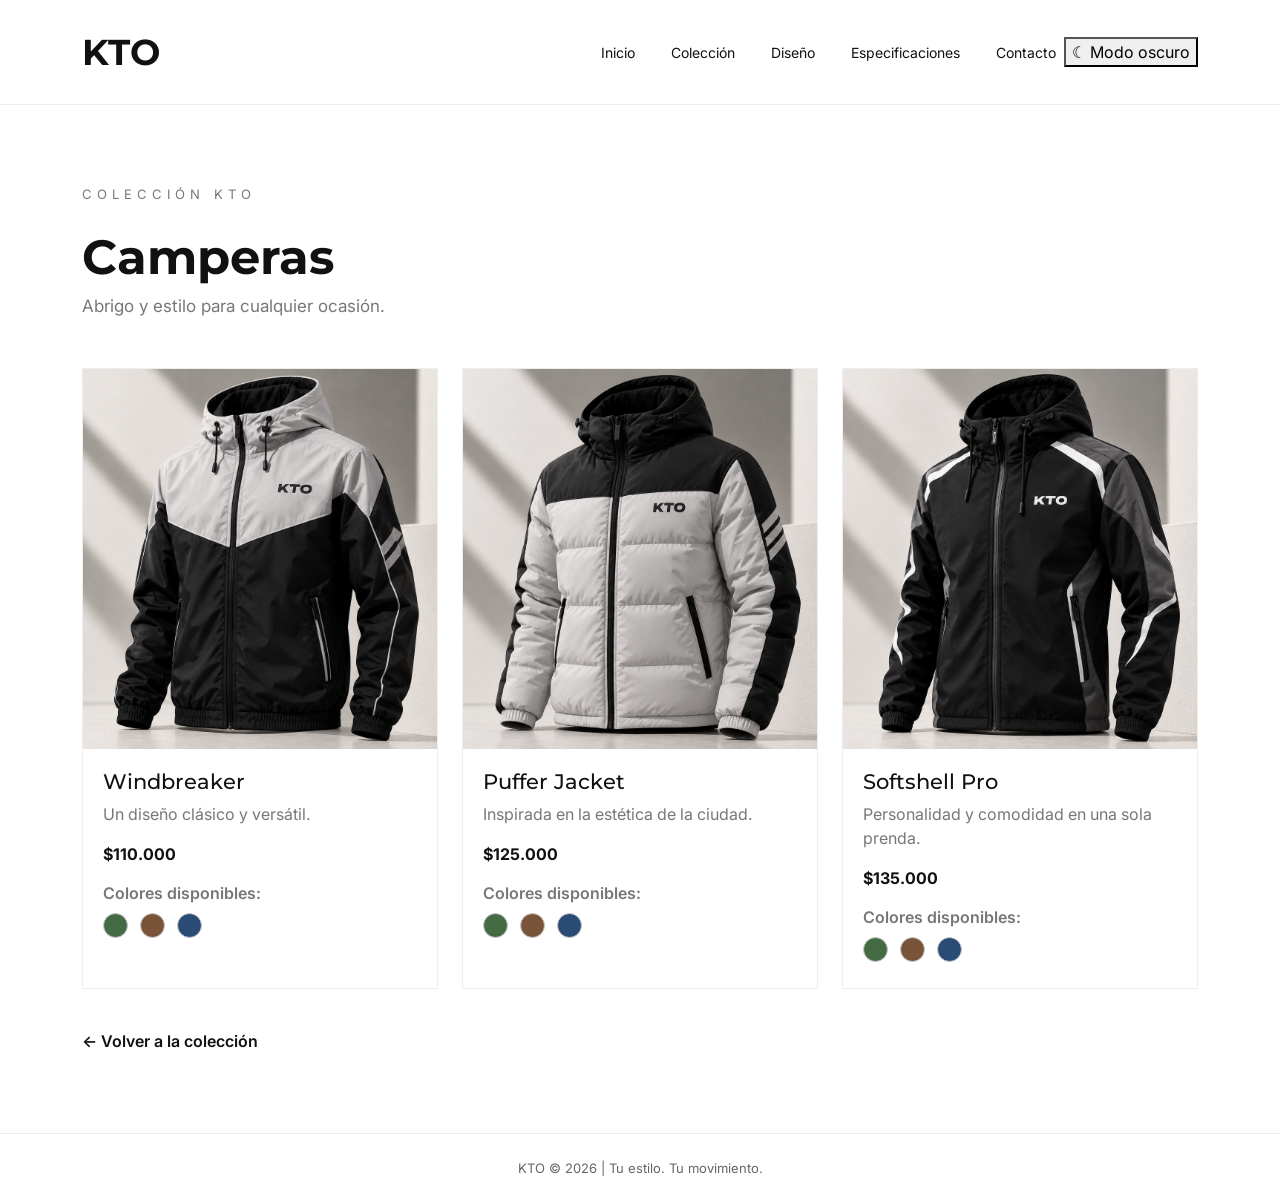
==== html/camperas.html @ d1a4e68e "terminada la parte de coleccion de ropa pero no logre hacer que funcione el boton de modo oscuridad" ====
<!DOCTYPE html>
<html lang="es">
<head>
    <meta charset="UTF-8">
    <meta name="viewport" content="width=device-width, initial-scale=1.0">
    <title>KTO | Camperas</title>
    <link href="https://cdn.jsdelivr.net/npm/bootstrap@5.3.8/dist/css/bootstrap.min.css" rel="stylesheet">
    <link href="https://fonts.googleapis.com/css2?family=Inter:wght@400;500;600;700&family=Montserrat:wght@400;500;600;700&display=swap" rel="stylesheet">
    <link rel="stylesheet" href="../css/estilos.css">
</head>
</script>
<body>
    <header>
        <nav class="navbar navbar-expand-lg">
            <div class="container">
                <a class="navbar-brand" href="index.html">KTO</a>
                <button class="navbar-toggler" type="button" data-bs-toggle="collapse" data-bs-target="#menu">
                    <span class="navbar-toggler-icon"></span>
                </button>
                <div class="collapse navbar-collapse" id="menu">
                    <ul class="navbar-nav ms-auto">
                        <li class="nav-item"><a class="nav-link" href="index.html">Inicio</a></li>
                        <li class="nav-item"><a class="nav-link" href="caracteristicas.html">Colección</a></li>
                        <li class="nav-item"><a class="nav-link" href="diseno.html">Diseño</a></li>
                        <li class="nav-item"><a class="nav-link" href="especificaciones.html">Especificaciones</a></li>
                        <li class="nav-item"><a class="nav-link" href="contacto.html">Contacto</a></li>
                    </ul>
                    <button id="tema-btn" class="tema-btn" type="button" aria-label="Cambiar tema">
                        <span id="icono-tema">☾</span>
                    </button>
                </div>
            </div>
        </nav>
    </header>

    <main class="productos-categoria">
        <div class="container">
            <p class="subtitulo">COLECCIÓN KTO</p>
            <h1>Camperas</h1>
            <p class="descripcion-categoria">Abrigo y estilo para cualquier ocasión.</p>

            <div class="row g-4 mt-4">
                <div class="col-md-4">
                    <article class="producto">
                        <img src="../imagenes/campera1.png" alt="Campera KTO windbreaker">
                        <div class="producto-info">
                            <h2>Windbreaker</h2>
                            <p>Un diseño clásico y versátil.</p>
                            <span>$110.000</span>
                            <div class="colores">
                                <p>Colores disponibles:</p>
                                <span class="color verde" title="Verde"></span>
                                <span class="color marron" title="Marrón"></span>
                                <span class="color azul" title="Azul"></span>
                            </div>
                        </div>
                    </article>
                </div>

                <div class="col-md-4">
                    <article class="producto">
                        <img src="../imagenes/campera2.png" alt="Campera KTO puffer jacket">
                        <div class="producto-info">
                            <h2>Puffer Jacket</h2>
                            <p>Inspirada en la estética de la ciudad.</p>
                            <span>$125.000</span>
                            <div class="colores">
                                <p>Colores disponibles:</p>
                                <span class="color verde" title="Verde"></span>
                                <span class="color marron" title="Marrón"></span>
                                <span class="color azul" title="Azul"></span>
                            </div>
                        </div>
                    </article>
                </div>

                <div class="col-md-4">
                    <article class="producto">
                        <img src="../imagenes/campera3.png" alt="Campera KTO softshell pro">
                        <div class="producto-info">
                            <h2>Softshell Pro</h2>
                            <p>Personalidad y comodidad en una sola prenda.</p>
                            <span>$135.000</span>
                            <div class="colores">
                                <p>Colores disponibles:</p>
                                <span class="color verde" title="Verde"></span>
                                <span class="color marron" title="Marrón"></span>
                                <span class="color azul" title="Azul"></span>
                            </div>
                        </div>
                    </article>
                </div>
            </div>

            <a href="caracteristicas.html" class="volver-coleccion">← Volver a la colección</a>
        </div>
    </main>

    <footer class="pie-pagina">
        <p>KTO © 2026 | Tu estilo. Tu movimiento.</p>
    </footer>

    <script src="https://cdn.jsdelivr.net/npm/bootstrap@5.3.8/dist/js/bootstrap.bundle.min.js"></script>
    <script src="../js/tema.js"></script>
</body>
</html>
---- css/estilos.css ----
body {
    font-family: 'Inter', sans-serif;
    color: #111;
    background-color: #fff;
    margin: 0;
}

.navbar {
    padding: 20px 0;
    background-color: #fff;
    border-bottom: 1px solid #eee;
}

.navbar-brand {
    font-family: 'Montserrat', sans-serif;
    font-size: 36px;
    font-weight: 700;
    color: #111;
}

.navbar-brand:hover {
    color: #555;
}

.nav-link {
    color: #111;
    font-size: 14px;
    margin-left: 20px;
}

.nav-link:hover {
    color: #777;
}

.nav-link.active {
    font-weight: 700;
}

#menu {
    justify-content: flex-end;
}

.portada {
    min-height: 85vh;
    display: flex;
    align-items: center;
    padding: 90px 0;
    background-image: url("../imagenes/KTOone.png");
    background-size: cover;
    background-position: center;
    background-repeat: no-repeat;
}

.portada .col-lg-6:first-child {
    position: relative;
    z-index: 1;
}

.subtitulo {
    font-size: 13px;
    letter-spacing: 5px;
    margin-bottom: 24px;
    color: #777;
}

.portada h1 {
    font-family: 'Montserrat', sans-serif;
    font-size: 64px;
    font-weight: 700;
    line-height: 1.1;
    margin-bottom: 24px;
    color: #111;
}

.portada h2 {
    font-family: 'Montserrat', sans-serif;
    font-size: 42px;
    font-weight: 400;
    line-height: 1.2;
    margin-bottom: 24px;
}

.portada p {
    font-size: 17px;
    line-height: 1.7;
    color: #333;
}

.btn-kto {
    display: inline-block;
    background-color: #111;
    color: #fff;
    padding: 16px 28px;
    text-decoration: none;
    margin-top: 15px;
    border: 1px solid #111;
    transition: background-color 0.3s;
}

.btn-kto:hover {
    background-color: #333;
    border-color: #333;
    color: #fff;
}

.seccion-caracteristicas {
    background-color: #fff;
    color: #111;
    padding: 80px 0;
    min-height: 80vh;
}

.seccion-caracteristicas h1 {
    font-family: 'Montserrat', sans-serif;
    font-size: 48px;
    font-weight: 700;
    margin-bottom: 20px;
}

.descripcion {
    max-width: 650px;
    margin: 0 auto;
    color: #666;
    line-height: 1.7;
}

.tarjeta {
    height: 100%;
    padding: 0;
    border: 1px solid #eee;
    background-color: #fff;
    transition: transform 0.3s;
}

.tarjeta:hover {
    transform: translateY(-5px);
}

.tarjeta img {
    width: 100%;
    height: 350px;
    object-fit: cover;
    display: block;
    margin-bottom: 0;
}

.tarjeta h2 {
    font-family: 'Montserrat', sans-serif;
    font-size: 22px;
    font-weight: 600;
    color: #111;
    margin: 20px 20px 10px;
}

.tarjeta p {
    color: #666;
    line-height: 1.7;
    margin: 0 20px 15px;
}

.enlace-producto {
    display: inline-block;
    color: #111;
    text-decoration: none;
    font-size: 14px;
    font-weight: 600;
    margin: 0 20px 25px;
}

.enlace-producto:hover {
    color: #777;
    text-decoration: underline;
}

.pie-pagina {
    padding: 25px 0;
    border-top: 1px solid #eee;
    text-align: center;
    color: #666;
    font-size: 13px;
}

.pie-pagina p {
    margin: 0;
}

@media (max-width: 991px) {
    .portada {
        padding: 50px 0;
        text-align: center;
        background-position: 60% center;
    }

    .portada h1 {
        font-size: 42px;
    }

    .portada h2 {
        font-size: 32px;
    }

    .portada img {
        margin-top: 30px;
    }

    .nav-link {
        margin-left: 0;
    }
}

@media (max-width: 768px) {
    .seccion-caracteristicas {
        padding: 50px 0;
    }

    .seccion-caracteristicas h1 {
        font-size: 36px;
    }

    .tarjeta img {
        height: 300px;
    }

    .tarjeta {
        margin-bottom: 10px;
    }
}

.seccion-diseno {
    padding: 80px 0;
    background-color: #fff;
}

.texto-diseno {
    max-width: 750px;
    margin-bottom: 40px;
}

.texto-diseno h1 {
    font-family: 'Montserrat', sans-serif;
    font-size: 48px;
    font-weight: 700;
    margin-bottom: 20px;
}

.texto-diseno > p:last-child {
    color: #666;
    font-size: 17px;
    line-height: 1.8;
}

.bloque-diseno {
    height: 100%;
    border: 1px solid #eee;
    background-color: #fff;
}

.bloque-diseno img {
    width: 100%;
    height: 420px;
    object-fit: cover;
    display: block;
}

.contenido-diseno {
    padding: 25px;
}

.contenido-diseno h2 {
    font-family: 'Montserrat', sans-serif;
    font-size: 23px;
    font-weight: 600;
}

.contenido-diseno p {
    color: #666;
    line-height: 1.7;
    margin-bottom: 0;
}

.frase-diseno {
    margin-top: 80px;
    padding: 60px 20px;
    text-align: center;
    background-color: #f5f5f5;
}

.frase-diseno h2 {
    font-family: 'Montserrat', sans-serif;
    font-size: 36px;
    font-weight: 700;
}

.frase-diseno p {
    color: #666;
    margin: 15px 0 25px;
}

@media (max-width: 768px) {
    .seccion-diseno {
        padding: 50px 0;
    }

    .texto-diseno h1 {
        font-size: 36px;
    }

    .bloque-diseno img {
        height: 320px;
    }

    .frase-diseno {
        margin-top: 50px;
        padding: 40px 15px;
    }

    .frase-diseno h2 {
        font-size: 28px;
    }
}

.productos-categoria {
    padding: 80px 0;
    min-height: 80vh;
    background-color: #fff;
}

.productos-categoria h1 {
    font-family: 'Montserrat', sans-serif;
    font-size: 48px;
    font-weight: 700;
}

.descripcion-categoria {
    color: #777;
    font-size: 17px;
}

.producto {
    height: 100%;
    border: 1px solid #eee;
    background-color: #fff;
    transition: transform 0.3s;
}

.producto:hover {
    transform: translateY(-5px);
}

.producto img {
    width: 100%;
    height: 380px;
    object-fit: cover;
}

.producto-info {
    padding: 20px;
}

.producto-info h2 {
    font-family: 'Montserrat', sans-serif;
    font-size: 21px;
}

.producto-info p {
    color: #777;
}

.producto-info span {
    font-weight: 700;
}

.volver-coleccion {
    display: inline-block;
    margin-top: 40px;
    color: #111;
    text-decoration: none;
    font-weight: 600;
}

.volver-coleccion:hover {
    text-decoration: underline;
}

body.modo-oscuro .productos-categoria {
    background-color: #111;
}

body.modo-oscuro .producto {
    background-color: #1b1b1b;
    border-color: #333;
}

body.modo-oscuro .producto-info h2,
body.modo-oscuro .producto-info span,
body.modo-oscuro .volver-coleccion {
    color: #f5f5f5;
}

body.modo-oscuro .producto-info p,
body.modo-oscuro .descripcion-categoria {
    color: #bbb;
}
.colores {
    margin-top: 15px;
}

.colores p {
    margin-bottom: 8px;
    font-weight: 600;
}

.color {
    width: 27px;
    height: 27px;
    border-radius: 50%;
    border: 2px solid #ddd;
    margin-right: 8px;
    cursor: pointer;
}

.color.verde { background: #456b45; }
.color.marron { background: #795438; }
.color.azul { background: #294b75; }

.color:hover {
    outline: 2px solid #111;
    outline-offset: 2px;
}
.colores {
    margin-top: 15px;
}

.colores p {
    margin-bottom: 8px;
    font-weight: 600;
}

.color {
    display: inline-block;
    width: 25px;
    height: 25px;
    border-radius: 50%;
    margin-right: 8px;
    border: 1px solid #ccc;
}

.color.verde { background: #456b45; }
.color.marron { background: #795438; }
.color.azul { background: #294b75; }
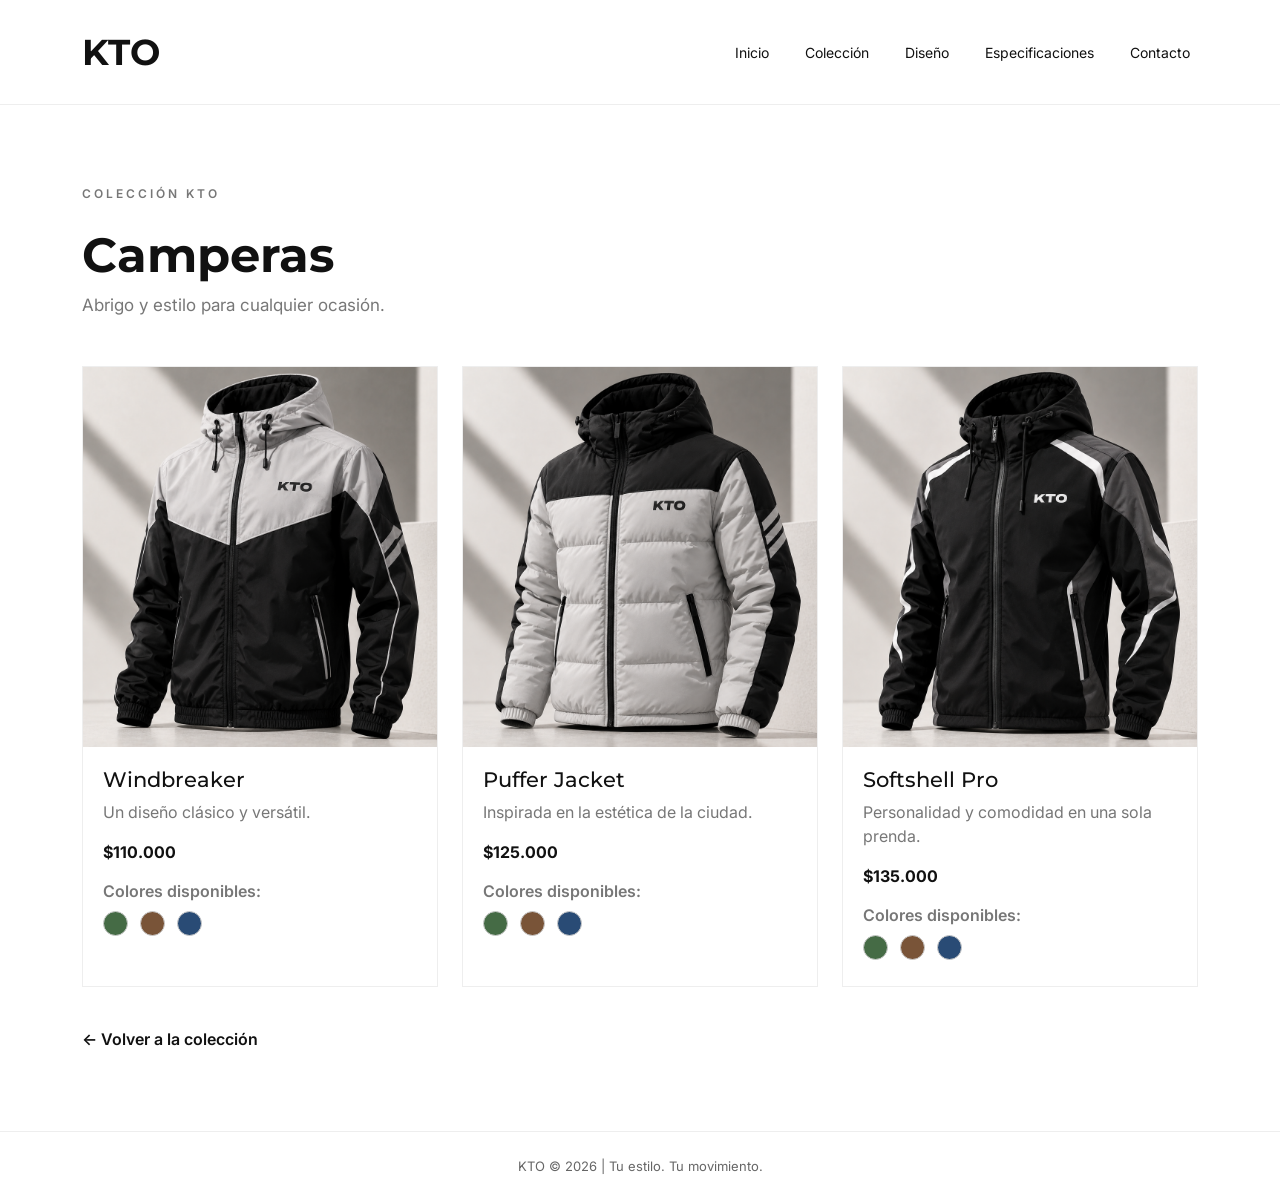
==== commit 12b2596b: "agregue especificaciones y contacto" ====
--- a/html/camperas.html
+++ b/html/camperas.html
@@ -9,7 +9,7 @@
     <link href="https://fonts.googleapis.com/css2?family=Inter:wght@400;500;600;700&family=Montserrat:wght@400;500;600;700&display=swap" rel="stylesheet">
     <link rel="stylesheet" href="../css/estilos.css">
 </head>
-</script>
+</script><div class="collapse navbar-collapse" id="menu"></div>
 <body>
     <header>
         <nav class="navbar navbar-expand-lg">
@@ -26,9 +26,6 @@
                         <li class="nav-item"><a class="nav-link" href="especificaciones.html">Especificaciones</a></li>
                         <li class="nav-item"><a class="nav-link" href="contacto.html">Contacto</a></li>
                     </ul>
-                    <button id="tema-btn" class="tema-btn" type="button" aria-label="Cambiar tema">
-                        <span id="icono-tema">☾</span>
-                    </button>
                 </div>
             </div>
         </nav>
@@ -100,8 +97,5 @@
     <footer class="pie-pagina">
         <p>KTO © 2026 | Tu estilo. Tu movimiento.</p>
     </footer>
-
-    <script src="https://cdn.jsdelivr.net/npm/bootstrap@5.3.8/dist/js/bootstrap.bundle.min.js"></script>
-    <script src="../js/tema.js"></script>
 </body>
 </html>
--- a/css/estilos.css
+++ b/css/estilos.css
@@ -185,48 +185,6 @@
     margin: 0;
 }
 
-@media (max-width: 991px) {
-    .portada {
-        padding: 50px 0;
-        text-align: center;
-        background-position: 60% center;
-    }
-
-    .portada h1 {
-        font-size: 42px;
-    }
-
-    .portada h2 {
-        font-size: 32px;
-    }
-
-    .portada img {
-        margin-top: 30px;
-    }
-
-    .nav-link {
-        margin-left: 0;
-    }
-}
-
-@media (max-width: 768px) {
-    .seccion-caracteristicas {
-        padding: 50px 0;
-    }
-
-    .seccion-caracteristicas h1 {
-        font-size: 36px;
-    }
-
-    .tarjeta img {
-        height: 300px;
-    }
-
-    .tarjeta {
-        margin-bottom: 10px;
-    }
-}
-
 .seccion-diseno {
     padding: 80px 0;
     background-color: #fff;
@@ -297,29 +255,6 @@
     margin: 15px 0 25px;
 }
 
-@media (max-width: 768px) {
-    .seccion-diseno {
-        padding: 50px 0;
-    }
-
-    .texto-diseno h1 {
-        font-size: 36px;
-    }
-
-    .bloque-diseno img {
-        height: 320px;
-    }
-
-    .frase-diseno {
-        margin-top: 50px;
-        padding: 40px 15px;
-    }
-
-    .frase-diseno h2 {
-        font-size: 28px;
-    }
-}
-
 .productos-categoria {
     padding: 80px 0;
     min-height: 80vh;
@@ -383,51 +318,6 @@
     text-decoration: underline;
 }
 
-body.modo-oscuro .productos-categoria {
-    background-color: #111;
-}
-
-body.modo-oscuro .producto {
-    background-color: #1b1b1b;
-    border-color: #333;
-}
-
-body.modo-oscuro .producto-info h2,
-body.modo-oscuro .producto-info span,
-body.modo-oscuro .volver-coleccion {
-    color: #f5f5f5;
-}
-
-body.modo-oscuro .producto-info p,
-body.modo-oscuro .descripcion-categoria {
-    color: #bbb;
-}
-.colores {
-    margin-top: 15px;
-}
-
-.colores p {
-    margin-bottom: 8px;
-    font-weight: 600;
-}
-
-.color {
-    width: 27px;
-    height: 27px;
-    border-radius: 50%;
-    border: 2px solid #ddd;
-    margin-right: 8px;
-    cursor: pointer;
-}
-
-.color.verde { background: #456b45; }
-.color.marron { background: #795438; }
-.color.azul { background: #294b75; }
-
-.color:hover {
-    outline: 2px solid #111;
-    outline-offset: 2px;
-}
 .colores {
     margin-top: 15px;
 }
@@ -446,6 +336,227 @@
     border: 1px solid #ccc;
 }
 
-.color.verde { background: #456b45; }
-.color.marron { background: #795438; }
-.color.azul { background: #294b75; }+.color.verde {
+    background: #456b45;
+}
+
+.color.marron {
+    background: #795438;
+}
+
+.color.azul {
+    background: #294b75;
+}
+
+@media (max-width: 991px) {
+    .portada {
+        padding: 50px 0;
+        text-align: center;
+        background-position: 60% center;
+    }
+
+    .portada h1 {
+        font-size: 42px;
+    }
+
+    .portada h2 {
+        font-size: 32px;
+    }
+
+    .portada img {
+        margin-top: 30px;
+    }
+
+    .nav-link {
+        margin-left: 0;
+    }
+}
+
+@media (max-width: 768px) {
+    .seccion-caracteristicas {
+        padding: 50px 0;
+    }
+
+    .seccion-caracteristicas h1 {
+        font-size: 36px;
+    }
+
+    .tarjeta img {
+        height: 300px;
+    }
+
+    .tarjeta {
+        margin-bottom: 10px;
+    }
+
+    .seccion-diseno {
+        padding: 50px 0;
+    }
+
+    .texto-diseno h1 {
+        font-size: 36px;
+    }
+
+    .bloque-diseno img {
+        height: 320px;
+    }
+
+    .frase-diseno {
+        margin-top: 50px;
+        padding: 40px 15px;
+    }
+
+    .frase-diseno h2 {
+        font-size: 28px;
+    }
+}
+.portada-especificaciones {
+    min-height: 420px;
+    display: flex;
+    align-items: center;
+    background: #e9e9e9;
+    padding: 80px 0;
+}
+
+.portada-especificaciones h1 {
+    font-family: 'Montserrat', sans-serif;
+    font-size: 55px;
+    font-weight: 700;
+    margin: 15px 0;
+}
+
+.portada-especificaciones p {
+    color: #555;
+}
+
+.subtitulo {
+    font-size: 12px;
+    font-weight: 600;
+    letter-spacing: 3px;
+}
+
+.seccion-especificaciones {
+    padding-top: 90px;
+    padding-bottom: 100px;
+}
+
+.titulo-especificaciones {
+    max-width: 600px;
+}
+
+.titulo-especificaciones h2 {
+    font-family: 'Montserrat', sans-serif;
+    font-size: 35px;
+    font-weight: 700;
+}
+
+.titulo-especificaciones p {
+    color: #666;
+}
+
+.tarjeta-especificacion {
+    background: #f5f5f5;
+    padding: 35px;
+    min-height: 200px;
+}
+
+.tarjeta-especificacion span {
+    color: #888;
+    font-size: 13px;
+}
+
+.tarjeta-especificacion h3 {
+    font-family: 'Montserrat', sans-serif;
+    font-size: 23px;
+    font-weight: 600;
+    margin-top: 20px;
+}
+
+.tarjeta-especificacion p {
+    color: #666;
+    margin-bottom: 0;
+}
+
+@media (max-width: 768px) {
+    .portada-especificaciones h1 {
+        font-size: 40px;
+    }
+
+    .titulo-especificaciones h2 {
+        font-size: 28px;
+    }
+}
+.portada-contacto {
+    min-height: 350px;
+    display: flex;
+    align-items: center;
+    background: #e9e9e9;
+    padding: 70px 0;
+}
+
+.portada-contacto h1 {
+    font-family: 'Montserrat', sans-serif;
+    font-size: 55px;
+    font-weight: 700;
+    margin: 15px 0;
+}
+
+.portada-contacto p {
+    color: #555;
+}
+
+.seccion-contacto {
+    padding-top: 90px;
+    padding-bottom: 100px;
+}
+
+.seccion-contacto h2 {
+    font-family: 'Montserrat', sans-serif;
+    font-size: 32px;
+    font-weight: 700;
+    margin-bottom: 20px;
+}
+
+.seccion-contacto p {
+    color: #666;
+}
+
+.datos-contacto {
+    margin-top: 45px;
+}
+
+.datos-contacto h5 {
+    font-family: 'Montserrat', sans-serif;
+    font-size: 16px;
+    font-weight: 600;
+}
+
+.datos-contacto p {
+    margin-bottom: 25px;
+}
+
+.seccion-contacto .form-control {
+    padding: 12px;
+    border-radius: 0;
+    border: 1px solid #ccc;
+}
+
+.seccion-contacto .form-control:focus {
+    border-color: #222;
+    box-shadow: none;
+}
+
+.seccion-contacto .btn {
+    padding: 12px 28px;
+    border-radius: 0;
+}
+
+@media (max-width: 768px) {
+    .portada-contacto h1 {
+        font-size: 42px;
+    }
+
+    .seccion-contacto h2 {
+        font-size: 27px;
+    }
+}
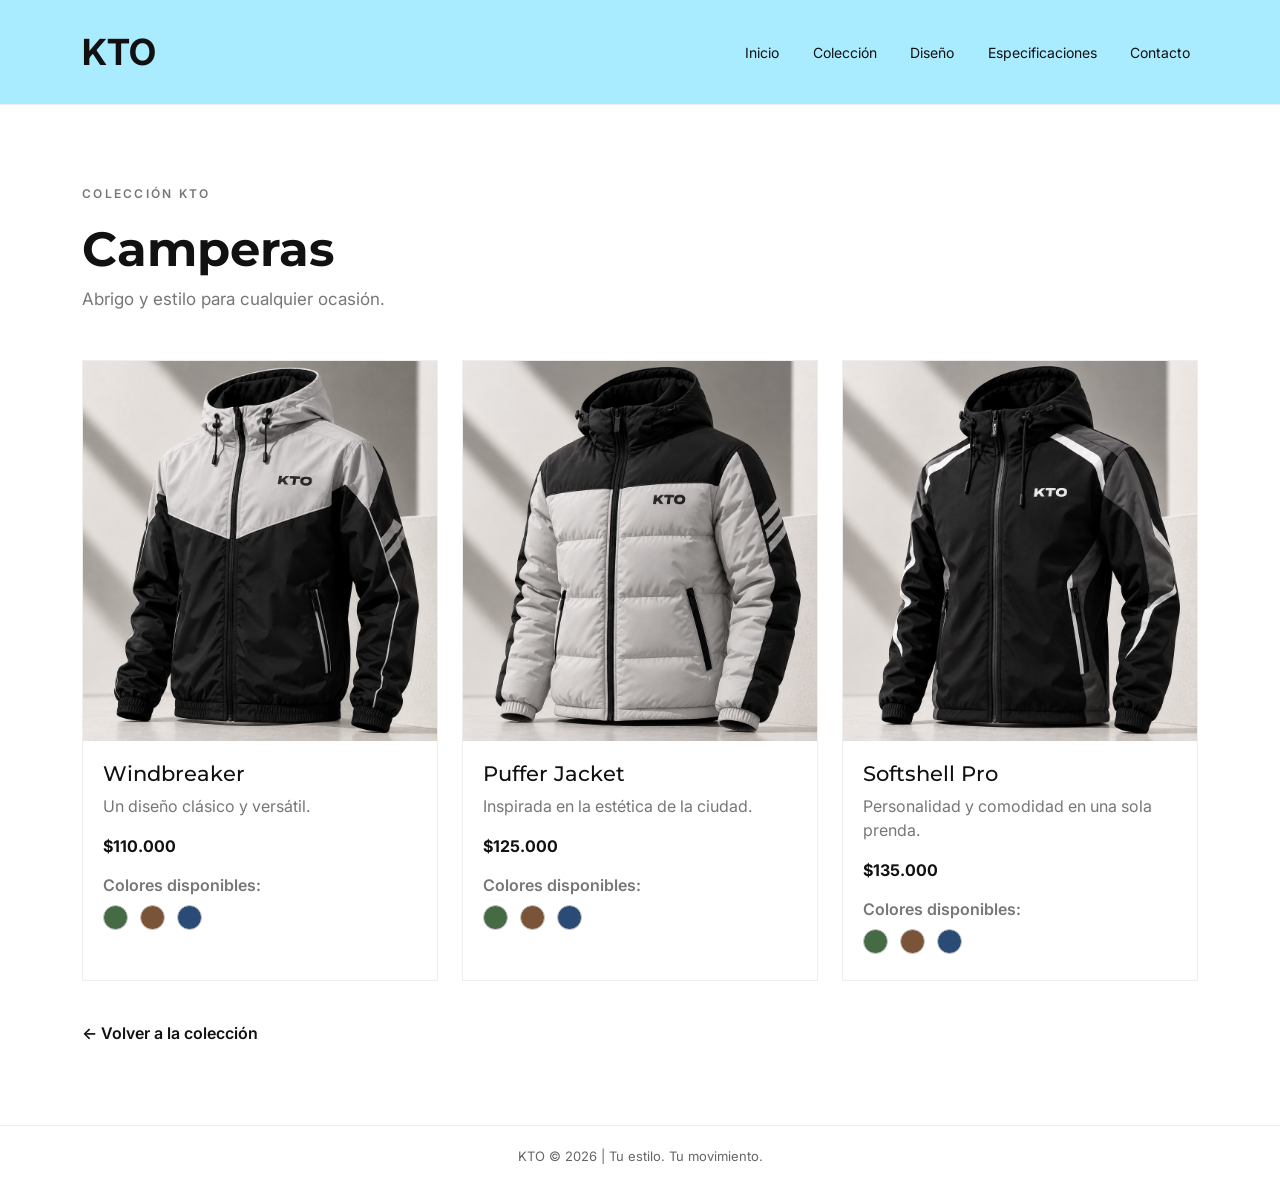
==== commit 532652af: "haciendo cambios que me pidio el profe" ====
--- a/html/camperas.html
+++ b/html/camperas.html
@@ -14,13 +14,13 @@
     <header>
         <nav class="navbar navbar-expand-lg">
             <div class="container">
-                <a class="navbar-brand" href="index.html">KTO</a>
+                <a class="navbar-brand" href="../index.html">KTO</a>
                 <button class="navbar-toggler" type="button" data-bs-toggle="collapse" data-bs-target="#menu">
                     <span class="navbar-toggler-icon"></span>
                 </button>
                 <div class="collapse navbar-collapse" id="menu">
                     <ul class="navbar-nav ms-auto">
-                        <li class="nav-item"><a class="nav-link" href="index.html">Inicio</a></li>
+                        <li class="nav-item"><a class="nav-link" href="../index.html">Inicio</a></li>
                         <li class="nav-item"><a class="nav-link" href="caracteristicas.html">Colección</a></li>
                         <li class="nav-item"><a class="nav-link" href="diseno.html">Diseño</a></li>
                         <li class="nav-item"><a class="nav-link" href="especificaciones.html">Especificaciones</a></li>
@@ -97,5 +97,6 @@
     <footer class="pie-pagina">
         <p>KTO © 2026 | Tu estilo. Tu movimiento.</p>
     </footer>
+    <script src="https://cdn.jsdelivr.net/npm/bootstrap@5.3.8/dist/js/bootstrap.bundle.min.js"></script>
 </body>
 </html>
--- a/css/estilos.css
+++ b/css/estilos.css
@@ -1,562 +1,605 @@
 
+/* =================================
+   1. estilos generales
+================================= */
+
+/* configuracion de toda la pagina */
 body {
-    font-family: 'Inter', sans-serif;
+    font-family: 'Inter', sans-serif; /* tipo de letra */
+    color: #111; /* color del texto */
+    background: #fff; /* fondo blanco */
+    margin: 0; /* saca los margenes */
+}
+
+/* tipo de letra para los titulos */
+h1, h2, h3 {
+    font-family: 'Montserrat', sans-serif;
+}
+
+
+/* =================================
+   2. barra de navegacion
+================================= */
+
+/* estilos del menu */
+.navbar {
+    padding: 1.25em 0; /* espacio arriba y abajo */
+    background: #a9ecff;
+    border-bottom: 0.0625em solid #eee; /* linea debajo del menu */
+}
+
+/* nombre de la marca */
+.navbar-brand {
+    font-size: 2.25em;
+    font-weight: 700; /* texto en negrita */
     color: #111;
-    background-color: #fff;
-    margin: 0;
-}
-
-.navbar {
-    padding: 20px 0;
-    background-color: #fff;
-    border-bottom: 1px solid #eee;
-}
-
-.navbar-brand {
-    font-family: 'Montserrat', sans-serif;
-    font-size: 36px;
-    font-weight: 700;
-    color: #111;
-}
-
+}
+
+/* cambia el color al pasar el mouse */
 .navbar-brand:hover {
     color: #555;
 }
 
+/* enlaces del menu */
 .nav-link {
     color: #111;
-    font-size: 14px;
-    margin-left: 20px;
+    font-size: 0.875em;
+    margin-left: 1.25em; /* separacion entre enlaces */
 }
 
 .nav-link:hover {
     color: #777;
 }
 
+/* marca la pagina actual */
 .nav-link.active {
     font-weight: 700;
 }
 
+/* acomoda el menu hacia la derecha */
 #menu {
     justify-content: flex-end;
 }
 
+
+/* =================================
+   3. portada principal
+================================= */
+
+/* estilos de los subtitulos */
+.subtitulo {
+    font-size: 0.75em;
+    font-weight: 600;
+    letter-spacing: 0.1875em; /* separacion entre letras */
+    margin-bottom: 1.5em;
+    color: #777;
+}
+
+/* imagen y distribucion de la portada */
 .portada {
-    min-height: 85vh;
-    display: flex;
-    align-items: center;
-    padding: 90px 0;
-    background-image: url("../imagenes/KTOone.png");
-    background-size: cover;
-    background-position: center;
-    background-repeat: no-repeat;
-}
-
+    min-height: 85vh; /* altura de la portada */
+    display: flex; /* organiza los elementos */
+    align-items: center; /* centra los elementos */
+    padding: 5.625em 0; /* espacio interno */
+    background: url("../imagenes/KTOone.png") center / cover no-repeat;
+    /* coloca la imagen de fondo */
+}
+
+/* coloca el texto por encima de la imagen */
 .portada .col-lg-6:first-child {
     position: relative;
     z-index: 1;
 }
 
-.subtitulo {
-    font-size: 13px;
-    letter-spacing: 5px;
-    margin-bottom: 24px;
-    color: #777;
-}
-
+/* titulo principal */
 .portada h1 {
-    font-family: 'Montserrat', sans-serif;
-    font-size: 64px;
-    font-weight: 700;
-    line-height: 1.1;
-    margin-bottom: 24px;
-    color: #111;
-}
-
+    font-size: 4em;
+    font-weight: 700;
+    line-height: 1.1; /* espacio entre lineas */
+    margin-bottom: 1.5em;
+}
+
+/* segundo titulo */
 .portada h2 {
-    font-family: 'Montserrat', sans-serif;
-    font-size: 42px;
+    font-size: 2.625em;
     font-weight: 400;
     line-height: 1.2;
-    margin-bottom: 24px;
-}
-
+    margin-bottom: 1.5em;
+}
+
+/* texto de la portada */
 .portada p {
-    font-size: 17px;
+    font-size: 1.0625em;
     line-height: 1.7;
     color: #333;
 }
 
+/* boton principal */
 .btn-kto {
     display: inline-block;
-    background-color: #111;
+    background: #111111;
     color: #fff;
-    padding: 16px 28px;
-    text-decoration: none;
-    margin-top: 15px;
-    border: 1px solid #111;
-    transition: background-color 0.3s;
-}
-
+    padding: 1em 1.75em; /* espacio interno */
+    margin-top: 0.9375em;
+    border: 0.0625em solid #111;
+    text-decoration: none; /* saca el subrayado */
+    transition: background-color 0.3s; /* suaviza el cambio */
+}
+
+/* efecto del boton al pasar el mouse */
 .btn-kto:hover {
-    background-color: #333;
+    background: #333;
     border-color: #333;
     color: #fff;
 }
 
+
+/* =================================
+   4. seccion de caracteristicas
+================================= */
+
+/* espacio y fondo de la seccion */
 .seccion-caracteristicas {
-    background-color: #fff;
+    background: #fff;
     color: #111;
-    padding: 80px 0;
+    padding: 5em 0;
     min-height: 80vh;
 }
 
+/* titulo de caracteristicas */
 .seccion-caracteristicas h1 {
-    font-family: 'Montserrat', sans-serif;
-    font-size: 48px;
-    font-weight: 700;
-    margin-bottom: 20px;
-}
-
+    font-size: 3em;
+    font-weight: 700;
+    margin-bottom: 1.25em;
+}
+
+/* descripcion de la seccion */
 .descripcion {
-    max-width: 650px;
-    margin: 0 auto;
+    max-width: 40.625em; /* ancho maximo */
+    margin: 0 auto; /* centra el texto */
     color: #666;
     line-height: 1.7;
 }
 
+/* tarjetas de caracteristicas */
 .tarjeta {
     height: 100%;
     padding: 0;
-    border: 1px solid #eee;
-    background-color: #fff;
-    transition: transform 0.3s;
-}
-
-.tarjeta:hover {
-    transform: translateY(-5px);
-}
-
+    border: 0.0625em solid #eee;
+    background: #fff;
+    transition: transform 0.3s; /* suaviza el movimiento */
+}
+
+/* mueve las tarjetas al pasar el mouse */
+.tarjeta:hover, .producto:hover {
+    transform: translateY(-0.3125em);
+}
+
+/* imagenes de las tarjetas y productos */
+.tarjeta img, .producto img {
+    width: 100%;
+    object-fit: cover; /* ajusta la imagen sin deformarla */
+    display: block;
+}
+
+/* altura de las imagenes */
 .tarjeta img {
-    width: 100%;
-    height: 350px;
-    object-fit: cover;
-    display: block;
-    margin-bottom: 0;
-}
-
+    height: 21.875em;
+}
+
+/* titulos de las tarjetas */
 .tarjeta h2 {
-    font-family: 'Montserrat', sans-serif;
-    font-size: 22px;
-    font-weight: 600;
-    color: #111;
-    margin: 20px 20px 10px;
-}
-
+    font-size: 1.375em;
+    font-weight: 600;
+    margin: 1.25em 1.25em 0.625em;
+}
+
+/* textos de las tarjetas */
 .tarjeta p {
     color: #666;
     line-height: 1.7;
-    margin: 0 20px 15px;
-}
-
+    margin: 0 1.25em 0.9375em;
+}
+
+/* enlaces de los productos */
 .enlace-producto {
     display: inline-block;
     color: #111;
     text-decoration: none;
-    font-size: 14px;
-    font-weight: 600;
-    margin: 0 20px 25px;
-}
-
+    font-size: 0.875em;
+    font-weight: 600;
+    margin: 0 1.25em 1.5625em;
+}
+
+/* efecto de los enlaces */
 .enlace-producto:hover {
     color: #777;
     text-decoration: underline;
 }
 
+
+/* =================================
+   5. seccion de diseno
+================================= */
+
+/* espacio y fondo de la seccion */
+.seccion-diseno {
+    padding: 5em 0;
+    background: #fff;
+}
+
+/* texto de la seccion */
+.texto-diseno {
+    max-width: 46.875em;
+    margin-bottom: 2.5em;
+}
+
+/* titulo del diseno */
+.texto-diseno h1 {
+    font-size: 3em;
+    font-weight: 700;
+    margin-bottom: 1.25em;
+}
+
+/* ultimo parrafo de la seccion */
+.texto-diseno > p:last-child {
+    color: #666;
+    font-size: 1.0625em;
+    line-height: 1.8;
+}
+
+/* bloques de diseno */
+.bloque-diseno {
+    height: 100%;
+    border: 0.0625em solid #eee;
+    background: #fff;
+}
+
+/* imagenes del diseno */
+.bloque-diseno img {
+    width: 100%;
+    height: 26.25em;
+    object-fit: cover;
+    display: block;
+}
+
+/* espacio del contenido */
+.contenido-diseno {
+    padding: 1.5625em;
+}
+
+/* titulos de los bloques */
+.contenido-diseno h2 {
+    font-size: 1.4375em;
+    font-weight: 600;
+}
+
+/* textos de los bloques */
+.contenido-diseno p {
+    color: #666;
+    line-height: 1.7;
+    margin-bottom: 0;
+}
+
+/* frase destacada */
+.frase-diseno {
+    margin-top: 5em;
+    padding: 3.75em 1.25em;
+    text-align: center; /* centra el texto */
+    background: #f5f5f5;
+}
+
+.frase-diseno h2 {
+    font-size: 2.25em;
+    font-weight: 700;
+}
+
+.frase-diseno p {
+    color: #666;
+    margin: 0.9375em 0 1.5625em;
+}
+
+
+/* =================================
+   6. seccion de productos
+================================= */
+
+/* espacio de las categorias */
+.productos-categoria {
+    padding: 5em 0;
+    min-height: 80vh;
+    background: #fff;
+}
+
+/* titulo de las categorias */
+.productos-categoria h1 {
+    font-size: 3em;
+    font-weight: 700;
+}
+
+/* descripcion de las categorias */
+.descripcion-categoria {
+    color: #777;
+    font-size: 1.0625em;
+}
+
+/* tarjetas de productos */
+.producto {
+    height: 100%;
+    border: 0.0625em solid #eee;
+    background: #fff;
+    transition: transform 0.3s;
+}
+
+/* altura de las imagenes */
+.producto img {
+    height: 23.75em;
+}
+
+/* informacion de cada producto */
+.producto-info {
+    padding: 1.25em;
+}
+
+/* titulo del producto */
+.producto-info h2 {
+    font-size: 1.3125em;
+}
+
+/* descripcion del producto */
+.producto-info p {
+    color: #777;
+}
+
+/* precio del producto */
+.producto-info span {
+    font-weight: 700;
+}
+
+/* enlace para volver a la coleccion */
+.volver-coleccion {
+    display: inline-block;
+    margin-top: 2.5em;
+    color: #111;
+    text-decoration: none;
+    font-weight: 600;
+}
+
+.volver-coleccion:hover {
+    text-decoration: underline;
+}
+
+/* colores disponibles */
+.colores {
+    margin-top: 0.9375em;
+}
+
+.colores p {
+    margin-bottom: 0.5em;
+    font-weight: 600;
+}
+
+/* forma de los circulos de colores */
+.color {
+    display: inline-block;
+    width: 1.5625em;
+    height: 1.5625em;
+    border-radius: 50%; /* hace que sean circulos */
+    margin-right: 0.5em;
+    border: 0.0625em solid #ccc;
+}
+
+/* colores de cada circulo */
+.color.verde { background: #456b45; }
+.color.marron { background: #795438; }
+.color.azul { background: #294b75; }
+
+
+/* =================================
+   7. seccion de especificaciones
+================================= */
+
+/* portada de especificaciones */
+.portada-especificaciones {
+    display: flex;
+    align-items: center;
+    background: #e9e9e9;
+    min-height: 26.25em;
+    padding: 5em 0;
+}
+
+/* titulo de la portada */
+.portada-especificaciones h1 {
+    font-size: 3.4375em;
+    font-weight: 700;
+    margin: 0.9375em 0;
+}
+
+/* texto de la portada */
+.portada-especificaciones p {
+    color: #555;
+}
+
+/* espacio de la seccion */
+.seccion-especificaciones {
+    padding: 5.625em 0 6.25em;
+}
+
+/* ancho del titulo */
+.titulo-especificaciones {
+    max-width: 37.5em;
+}
+
+.titulo-especificaciones h2 {
+    font-size: 2.1875em;
+    font-weight: 700;
+}
+
+/* descripcion */
+.titulo-especificaciones p {
+    color: #666;
+}
+
+/* tarjetas con informacion tecnica */
+.tarjeta-especificacion {
+    background: #f5f5f5;
+    padding: 2.1875em;
+    min-height: 12.5em;
+}
+
+.tarjeta-especificacion span {
+    color: #888;
+    font-size: 0.8125em;
+}
+
+.tarjeta-especificacion h3 {
+    font-size: 1.4375em;
+    font-weight: 600;
+    margin-top: 1.25em;
+}
+
+.tarjeta-especificacion p {
+    color: #666;
+    margin-bottom: 0;
+}
+
+
+/* =================================
+   8. seccion de contacto
+================================= */
+
+/* portada de contacto */
+.portada-contacto {
+    display: flex;
+    align-items: center;
+    background: #e9e9e9;
+    min-height: 21.875em;
+    padding: 4.375em 0;
+}
+
+/* titulo de la portada */
+.portada-contacto h1 {
+    font-size: 3.4375em;
+    font-weight: 700;
+    margin: 0.9375em 0;
+}
+
+/* texto de la portada */
+.portada-contacto p {
+    color: #555;
+}
+
+/* espacio de la seccion */
+.seccion-contacto {
+    padding: 5.625em 0 6.25em;
+}
+
+/* titulo de contacto */
+.seccion-contacto h2 {
+    font-size: 2em;
+    font-weight: 700;
+    margin-bottom: 1.25em;
+}
+
+/* datos de contacto */
+.datos-contacto {
+    margin-top: 2.8125em;
+}
+
+.datos-contacto h5 {
+    font-size: 1em;
+    font-weight: 600;
+}
+
+.datos-contacto p {
+    margin-bottom: 1.5625em;
+}
+
+/* campos del formulario */
+.seccion-contacto .form-control {
+    padding: 0.75em;
+    border-radius: 0;
+    border: 0.0625em solid #ccc;
+}
+
+/* cuando seleccionamos un campo */
+.seccion-contacto .form-control:focus {
+    border-color: #222;
+    box-shadow: none;
+}
+
+/* boton del formulario */
+.seccion-contacto .btn {
+    padding: 0.75em 1.75em;
+    border-radius: 0;
+}
+
+
+/* =================================
+   9. pie de pagina
+================================= */
+
+/* estilos del footer */
 .pie-pagina {
-    padding: 25px 0;
-    border-top: 1px solid #eee;
+    padding: 1.5625em 0;
+    border-top: 0.0625em solid #eee;
     text-align: center;
     color: #666;
-    font-size: 13px;
-}
-
+    font-size: 0.8125em;
+}
+
+/* saca el margen del parrafo */
 .pie-pagina p {
     margin: 0;
 }
 
-.seccion-diseno {
-    padding: 80px 0;
-    background-color: #fff;
-}
-
-.texto-diseno {
-    max-width: 750px;
-    margin-bottom: 40px;
-}
-
-.texto-diseno h1 {
-    font-family: 'Montserrat', sans-serif;
-    font-size: 48px;
-    font-weight: 700;
-    margin-bottom: 20px;
-}
-
-.texto-diseno > p:last-child {
-    color: #666;
-    font-size: 17px;
-    line-height: 1.8;
-}
-
-.bloque-diseno {
-    height: 100%;
-    border: 1px solid #eee;
-    background-color: #fff;
-}
-
-.bloque-diseno img {
-    width: 100%;
-    height: 420px;
-    object-fit: cover;
-    display: block;
-}
-
-.contenido-diseno {
-    padding: 25px;
-}
-
-.contenido-diseno h2 {
-    font-family: 'Montserrat', sans-serif;
-    font-size: 23px;
-    font-weight: 600;
-}
-
-.contenido-diseno p {
-    color: #666;
-    line-height: 1.7;
-    margin-bottom: 0;
-}
-
-.frase-diseno {
-    margin-top: 80px;
-    padding: 60px 20px;
-    text-align: center;
-    background-color: #f5f5f5;
-}
-
-.frase-diseno h2 {
-    font-family: 'Montserrat', sans-serif;
-    font-size: 36px;
-    font-weight: 700;
-}
-
-.frase-diseno p {
-    color: #666;
-    margin: 15px 0 25px;
-}
-
-.productos-categoria {
-    padding: 80px 0;
-    min-height: 80vh;
-    background-color: #fff;
-}
-
-.productos-categoria h1 {
-    font-family: 'Montserrat', sans-serif;
-    font-size: 48px;
-    font-weight: 700;
-}
-
-.descripcion-categoria {
-    color: #777;
-    font-size: 17px;
-}
-
-.producto {
-    height: 100%;
-    border: 1px solid #eee;
-    background-color: #fff;
-    transition: transform 0.3s;
-}
-
-.producto:hover {
-    transform: translateY(-5px);
-}
-
-.producto img {
-    width: 100%;
-    height: 380px;
-    object-fit: cover;
-}
-
-.producto-info {
-    padding: 20px;
-}
-
-.producto-info h2 {
-    font-family: 'Montserrat', sans-serif;
-    font-size: 21px;
-}
-
-.producto-info p {
-    color: #777;
-}
-
-.producto-info span {
-    font-weight: 700;
-}
-
-.volver-coleccion {
-    display: inline-block;
-    margin-top: 40px;
-    color: #111;
-    text-decoration: none;
-    font-weight: 600;
-}
-
-.volver-coleccion:hover {
-    text-decoration: underline;
-}
-
-.colores {
-    margin-top: 15px;
-}
-
-.colores p {
-    margin-bottom: 8px;
-    font-weight: 600;
-}
-
-.color {
-    display: inline-block;
-    width: 25px;
-    height: 25px;
-    border-radius: 50%;
-    margin-right: 8px;
-    border: 1px solid #ccc;
-}
-
-.color.verde {
-    background: #456b45;
-}
-
-.color.marron {
-    background: #795438;
-}
-
-.color.azul {
-    background: #294b75;
-}
-
-@media (max-width: 991px) {
+
+/* =================================
+   10. diseno responsive
+================================= */
+
+/* adapta la pagina a pantallas medianas */
+@media (max-width: 61.9375em) {
+
     .portada {
-        padding: 50px 0;
+        padding: 3.125em 0;
         text-align: center;
         background-position: 60% center;
     }
 
-    .portada h1 {
-        font-size: 42px;
+    .portada h1 { font-size: 2.625em; }
+    .portada h2 { font-size: 2em; }
+    .portada img { margin-top: 1.875em; }
+    .nav-link { margin-left: 0; }
+}
+
+/* adapta la pagina a celulares */
+@media (max-width: 48em) {
+
+    .seccion-caracteristicas,
+    .seccion-diseno {
+        padding: 3.125em 0;
     }
 
-    .portada h2 {
-        font-size: 32px;
+    .seccion-caracteristicas h1,
+    .texto-diseno h1 {
+        font-size: 2.25em;
     }
 
-    .portada img {
-        margin-top: 30px;
+    .tarjeta img { height: 18.75em; }
+    .tarjeta { margin-bottom: 0.625em; }
+    .bloque-diseno img { height: 20em; }
+
+    .frase-diseno {
+        margin-top: 3.125em;
+        padding: 2.5em 0.9375em;
     }
 
-    .nav-link {
-        margin-left: 0;
-    }
-}
-
-@media (max-width: 768px) {
-    .seccion-caracteristicas {
-        padding: 50px 0;
-    }
-
-    .seccion-caracteristicas h1 {
-        font-size: 36px;
-    }
-
-    .tarjeta img {
-        height: 300px;
-    }
-
-    .tarjeta {
-        margin-bottom: 10px;
-    }
-
-    .seccion-diseno {
-        padding: 50px 0;
-    }
-
-    .texto-diseno h1 {
-        font-size: 36px;
-    }
-
-    .bloque-diseno img {
-        height: 320px;
-    }
-
-    .frase-diseno {
-        margin-top: 50px;
-        padding: 40px 15px;
-    }
-
-    .frase-diseno h2 {
-        font-size: 28px;
-    }
-}
-.portada-especificaciones {
-    min-height: 420px;
-    display: flex;
-    align-items: center;
-    background: #e9e9e9;
-    padding: 80px 0;
-}
-
-.portada-especificaciones h1 {
-    font-family: 'Montserrat', sans-serif;
-    font-size: 55px;
-    font-weight: 700;
-    margin: 15px 0;
-}
-
-.portada-especificaciones p {
-    color: #555;
-}
-
-.subtitulo {
-    font-size: 12px;
-    font-weight: 600;
-    letter-spacing: 3px;
-}
-
-.seccion-especificaciones {
-    padding-top: 90px;
-    padding-bottom: 100px;
-}
-
-.titulo-especificaciones {
-    max-width: 600px;
-}
-
-.titulo-especificaciones h2 {
-    font-family: 'Montserrat', sans-serif;
-    font-size: 35px;
-    font-weight: 700;
-}
-
-.titulo-especificaciones p {
-    color: #666;
-}
-
-.tarjeta-especificacion {
-    background: #f5f5f5;
-    padding: 35px;
-    min-height: 200px;
-}
-
-.tarjeta-especificacion span {
-    color: #888;
-    font-size: 13px;
-}
-
-.tarjeta-especificacion h3 {
-    font-family: 'Montserrat', sans-serif;
-    font-size: 23px;
-    font-weight: 600;
-    margin-top: 20px;
-}
-
-.tarjeta-especificacion p {
-    color: #666;
-    margin-bottom: 0;
-}
-
-@media (max-width: 768px) {
-    .portada-especificaciones h1 {
-        font-size: 40px;
-    }
-
-    .titulo-especificaciones h2 {
-        font-size: 28px;
-    }
-}
-.portada-contacto {
-    min-height: 350px;
-    display: flex;
-    align-items: center;
-    background: #e9e9e9;
-    padding: 70px 0;
-}
-
-.portada-contacto h1 {
-    font-family: 'Montserrat', sans-serif;
-    font-size: 55px;
-    font-weight: 700;
-    margin: 15px 0;
-}
-
-.portada-contacto p {
-    color: #555;
-}
-
-.seccion-contacto {
-    padding-top: 90px;
-    padding-bottom: 100px;
-}
-
-.seccion-contacto h2 {
-    font-family: 'Montserrat', sans-serif;
-    font-size: 32px;
-    font-weight: 700;
-    margin-bottom: 20px;
-}
-
-.seccion-contacto p {
-    color: #666;
-}
-
-.datos-contacto {
-    margin-top: 45px;
-}
-
-.datos-contacto h5 {
-    font-family: 'Montserrat', sans-serif;
-    font-size: 16px;
-    font-weight: 600;
-}
-
-.datos-contacto p {
-    margin-bottom: 25px;
-}
-
-.seccion-contacto .form-control {
-    padding: 12px;
-    border-radius: 0;
-    border: 1px solid #ccc;
-}
-
-.seccion-contacto .form-control:focus {
-    border-color: #222;
-    box-shadow: none;
-}
-
-.seccion-contacto .btn {
-    padding: 12px 28px;
-    border-radius: 0;
-}
-
-@media (max-width: 768px) {
-    .portada-contacto h1 {
-        font-size: 42px;
-    }
-
-    .seccion-contacto h2 {
-        font-size: 27px;
-    }
-}
+    .frase-diseno h2 { font-size: 1.75em; }
+
+    .portada-especificaciones h1 { font-size: 2.5em; }
+    .titulo-especificaciones h2 { font-size: 1.75em; }
+
+    .portada-contacto h1 { font-size: 2.625em; }
+    .seccion-contacto h2 { font-size: 1.6875em; }
+}
